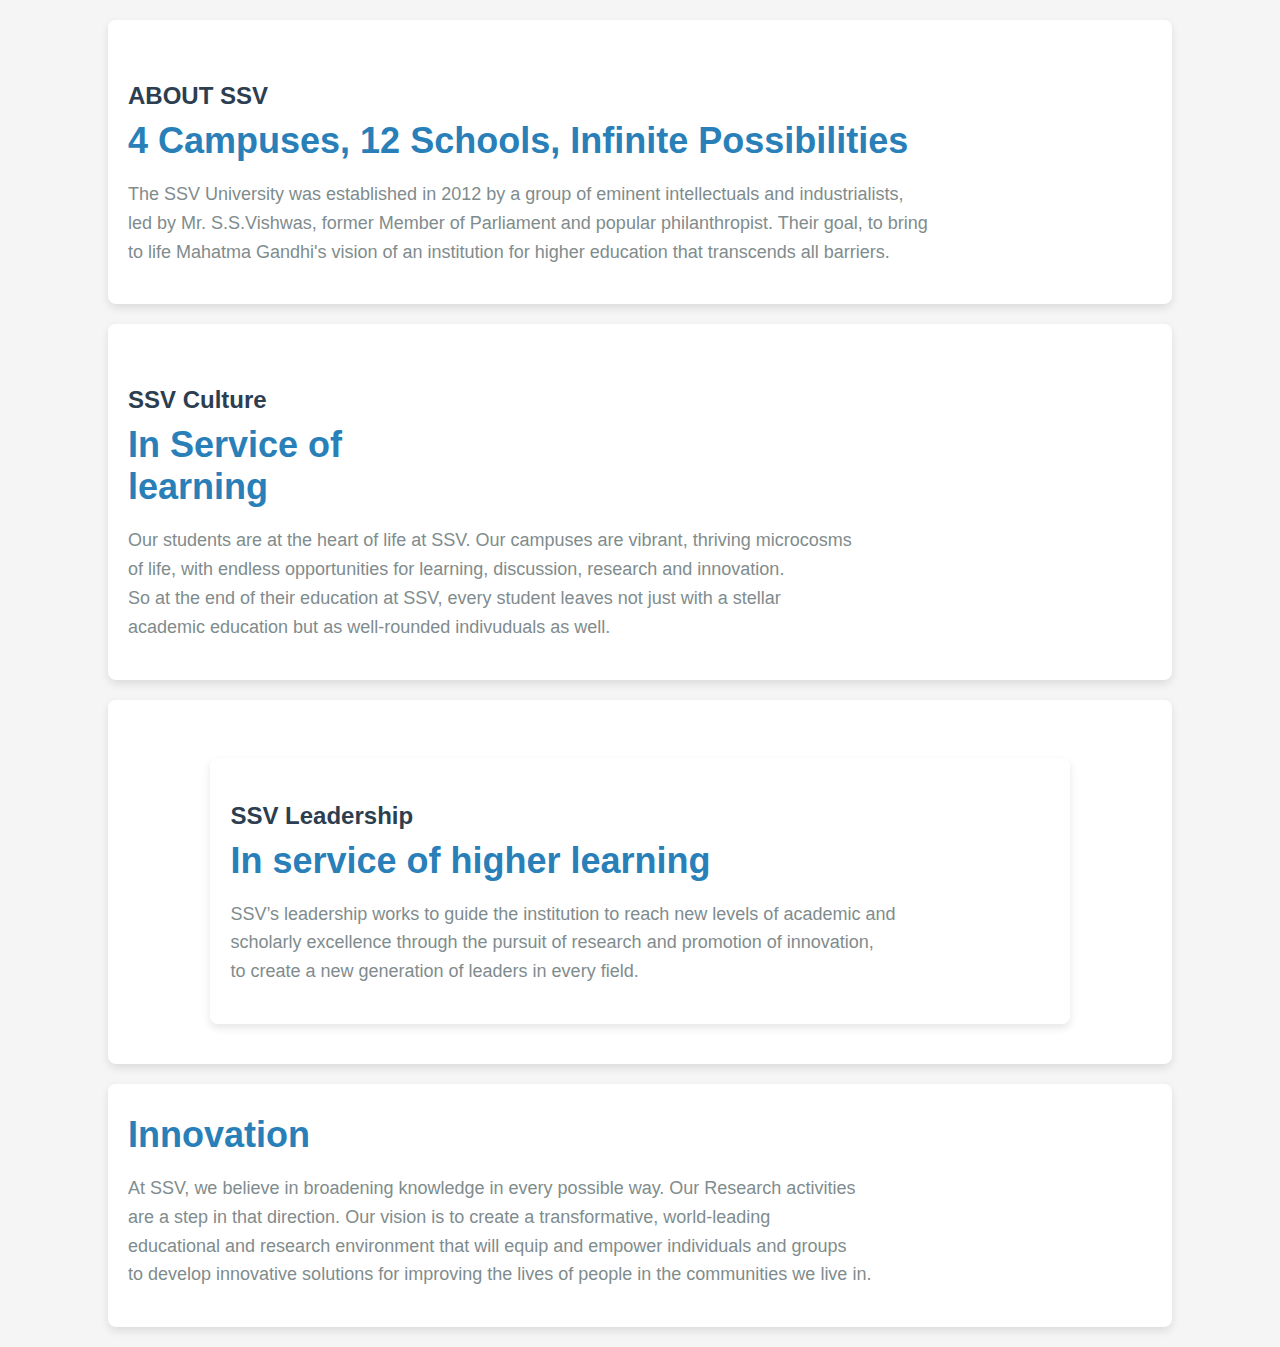
==== index.html @ 8e94e5a0 "Update and rename about.html to index.html" ====
<!DOCTYPE html>
<html lang="en">
<head>
    <meta charset="UTF-8">
    <meta name="viewport" content="width=device-width, initial-scale=1.0">
    <title>Document</title>
    <link rel="stylesheet" href="./about.css">
</head>
<body>
    <div class="container1">
        <img src="" alt="">
    <div class="ABOUT">
        <h3>ABOUT SSV</h3>
    <H1>4 Campuses, 12 Schools, Infinite Possibilities</H1>
    <p>
        The SSV University was established in 2012 by a group of eminent intellectuals and industrialists, <br>
        led by Mr. S.S.Vishwas, former Member of Parliament and popular philanthropist. Their goal, to bring <br>
         to life Mahatma Gandhi's vision of an institution for higher education that transcends all barriers.
    </p>
    </div>
</div>
<div class="container2">
    <img src="" alt="">
    <div class="CULTURE">
     <h3>SSV Culture</h3>
     <h1>In Service of <BR>
        learning</h1>
     <p>
        Our students are at the heart of life at SSV. Our campuses are vibrant, thriving microcosms <br>
        of life, with endless opportunities for learning, discussion, research and innovation. <br>
        So at the end of their education at SSV, every student leaves not just with a stellar <br>
        academic education but as well-rounded indivuduals as well.
     </p>
    </div>

    </div>
    <div class="LEADERSHIP">
        <img src="" alt="">
        <div class="LEADERSHIP">
     <h3>SSV Leadership</h3>
     <h1>In service of higher learning</h1>
     <p>SSV’s leadership works to guide the institution to reach new levels of academic and <BR>
        scholarly excellence through the pursuit of research and promotion of innovation, <BR>
        to create a new generation of leaders in every field.
    </p>
</div>
</div>
<div class="INNOVATION">
     <h1>Innovation</h1>
     <p>At SSV, we believe in broadening knowledge in every possible way. Our Research activities <BR>
        are a step in that direction. Our vision is to create a transformative, world-leading <br>
         educational and research environment that will equip and empower individuals and groups <br>
         to develop innovative solutions for improving the lives of people in the communities we live in.
        </p>
    </div>
</body>
</html>
---- about.css ----
body {
    font-family: Arial, sans-serif;
    margin: 0;
    padding: 0;
    background-color: #f5f5f5;
}

.container1, .container2, .LEADERSHIP, .INNOVATION {
    width: 80%;
    margin: 20px auto;
    padding: 20px;
    background-color: #ffffff;
    box-shadow: 0 4px 8px rgba(0, 0, 0, 0.1);
    border-radius: 8px;
}

img {
    width: 100%;
    height: auto;
    border-radius: 8px;
}

h3 {
    color: #2c3e50;
    font-size: 24px;
    margin-bottom: 10px;
}

h1 {
    color: #2980b9;
    font-size: 36px;
    margin: 10px 0;
}

p {
    color: #7f8c8d;
    font-size: 18px;
    line-height: 1.6;
}

.ABOUT, .CULTURE, .LEADERSHIP, .INNOVATION {
    margin-top: 20px;
}

.ABOUT h1, .CULTURE h1, .LEADERSHIP h1 {
    margin-top: 0;
}
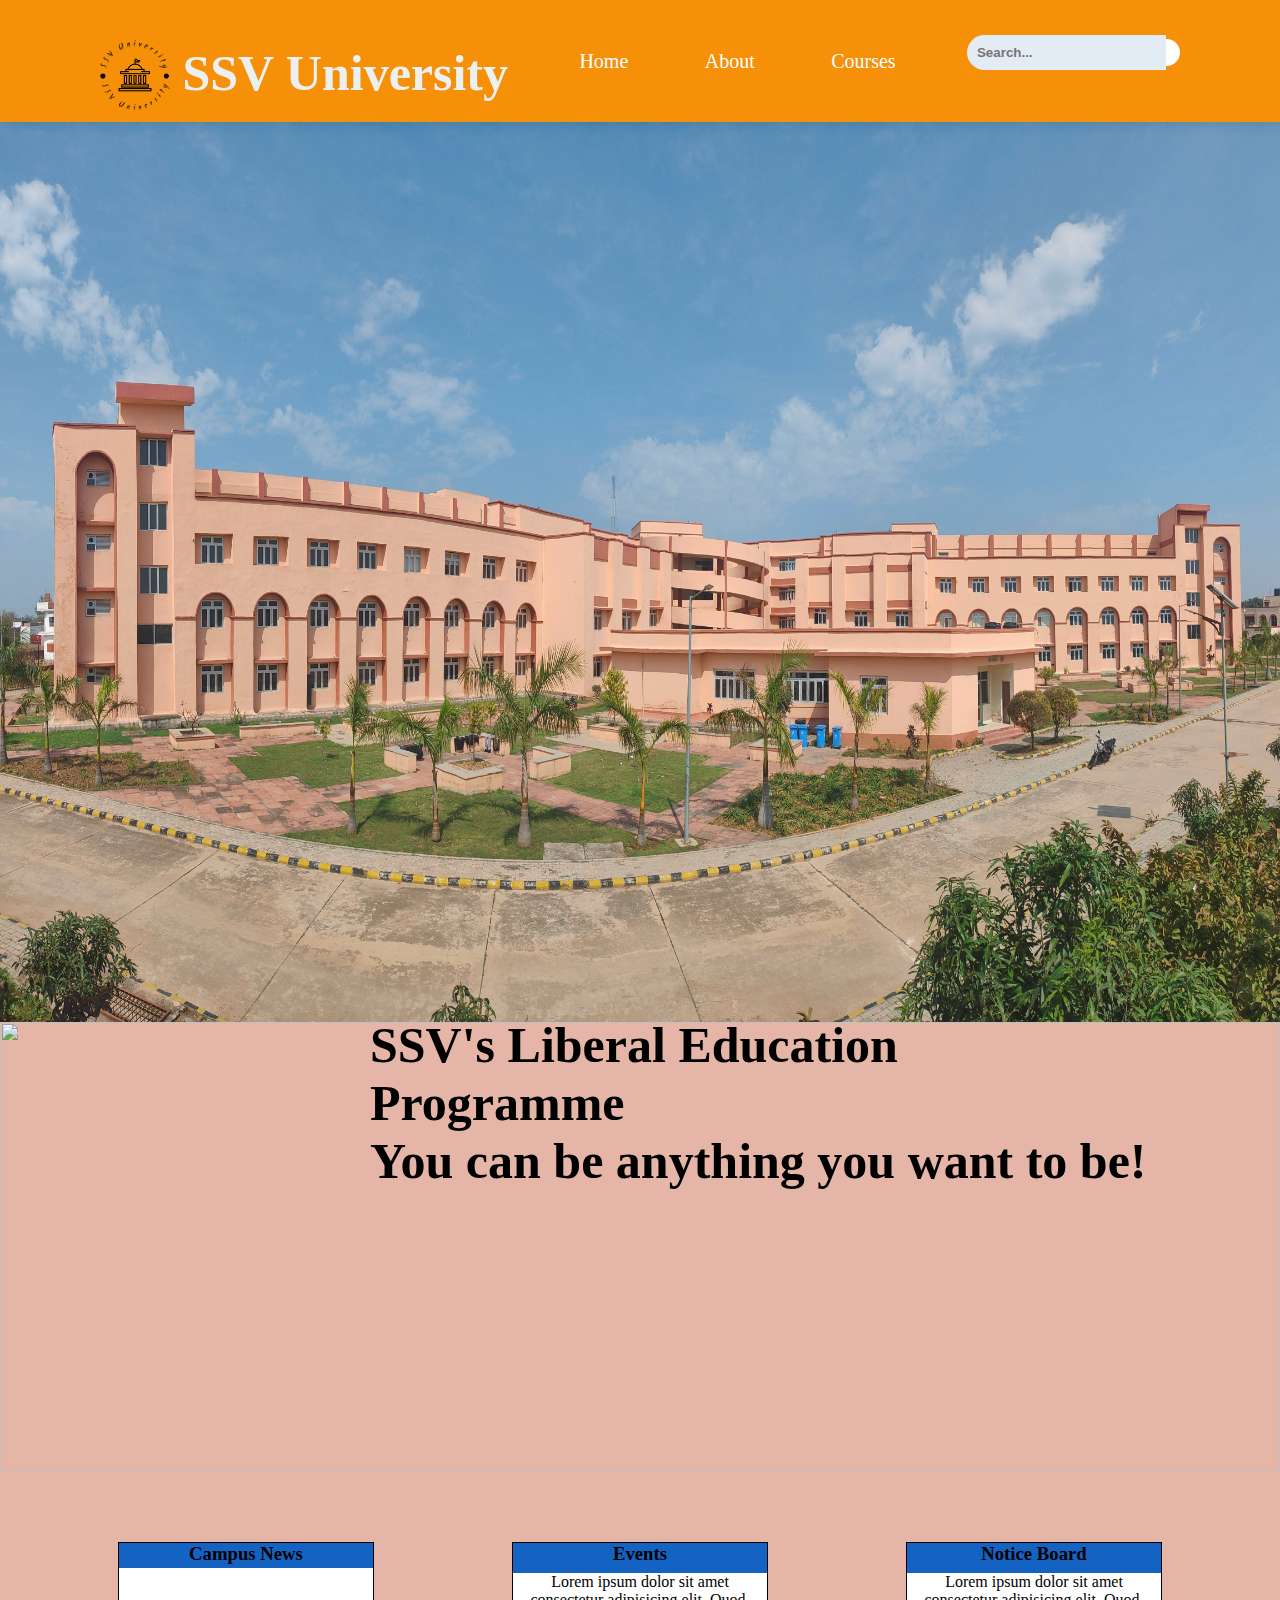
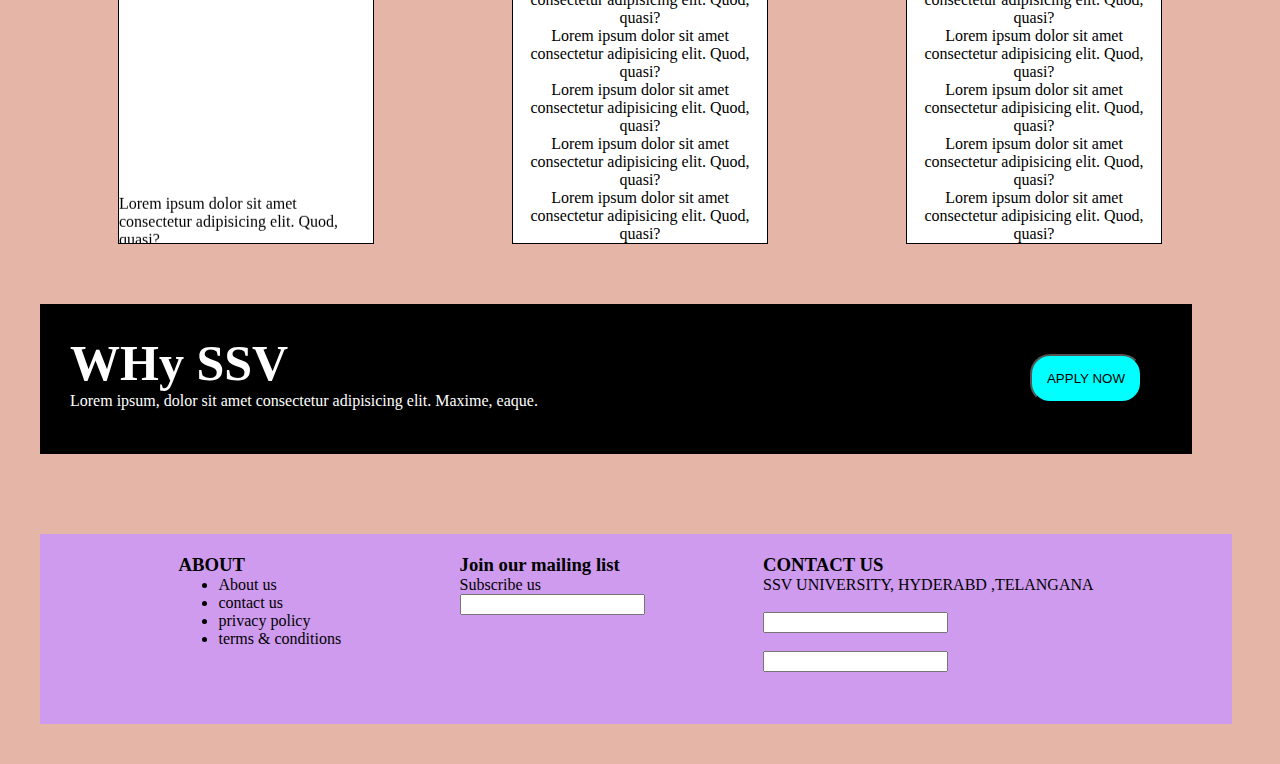
==== commit e46b50a7: "Update and rename project.html to index.html" ====
--- a/index.html
+++ b/index.html
@@ -3,55 +3,106 @@
 <head>
     <meta charset="UTF-8">
     <meta name="viewport" content="width=device-width, initial-scale=1.0">
-    <title>Document</title>
-    <link rel="stylesheet" href="./about.css">
+    <title>College Website</title>
+    <link rel="stylesheet" href="project.css">
 </head>
 <body>
-    <div class="container1">
-        <img src="" alt="">
-    <div class="ABOUT">
-        <h3>ABOUT SSV</h3>
-    <H1>4 Campuses, 12 Schools, Infinite Possibilities</H1>
-    <p>
-        The SSV University was established in 2012 by a group of eminent intellectuals and industrialists, <br>
-        led by Mr. S.S.Vishwas, former Member of Parliament and popular philanthropist. Their goal, to bring <br>
-         to life Mahatma Gandhi's vision of an institution for higher education that transcends all barriers.
-    </p>
+    <div class="main">
+    <nav>
+        <h1> <img class="img1" src="./ssv-university-high-resolution-logo-black-transparent.png" width="70px" height="70px"  > SSV University </h1>
+
+
+        
+           <a>Home</a>
+           <a href="./about.html"> About </a>
+           <a href="./courses.html"> Courses</a>
+           
+           <div class="search-container">
+            <form action="/search" method="GET">
+                <input type="text" placeholder="Search..."  class="search-input">
+                <button type="submit" class="search-button">
+                    <img src="https://cdn-icons-png.flaticon.com/128/7216/7216143.png" width="20px" alt="">
+                </button>
+            </form>
+           </div>
+           </nav>
+
+        <div class="ssv">
+            <img class="img2" src="./pexels-dhanjee-rider-65210384-20853049.jpg">
+        </div>
+<div class="info">
+    <img src="https://img.freepik.com/free-photo/books-school-desk-class_23-2148204795.jpg" width="100%" height="450px" alt="">
+    <h2>SSV's Liberal Education <br>
+        Programme <br>
+    You can be anything you want to be!</h2>
+        </div>  
+
+<section class="section1">
+      <div class="card1">
+            <h3 class="heading">Campus News</h3>
+      <marquee direction="up">  <p>Lorem ipsum dolor sit amet consectetur adipisicing elit. Quod, quasi? </p>
+        <p>Lorem ipsum dolor sit amet consectetur adipisicing elit. Quod, quasi? </p>
+        <p>Lorem ipsum dolor sit amet consectetur adipisicing elit. Quod, quasi? </p>
+        <p>Lorem ipsum dolor sit amet consectetur adipisicing elit. Quod, quasi? </p>
+        <p>Lorem ipsum dolor sit amet consectetur adipisicing elit. Quod, quasi? </p>
+        <p>Lorem ipsum dolor sit amet consectetur adipisicing elit. Quod, quasi? </p></marquee> 
+        </div>
+        <div class="card1">
+            <h3 class="heading">Events</h3>
+        <p>Lorem ipsum dolor sit amet consectetur adipisicing elit. Quod, quasi? </p>
+        <p>Lorem ipsum dolor sit amet consectetur adipisicing elit. Quod, quasi? </p>
+        <p>Lorem ipsum dolor sit amet consectetur adipisicing elit. Quod, quasi? </p>
+        <p>Lorem ipsum dolor sit amet consectetur adipisicing elit. Quod, quasi? </p>
+        <p>Lorem ipsum dolor sit amet consectetur adipisicing elit. Quod, quasi? </p>
+        </div>
+        <div class="card1">
+            <h3  class="heading">Notice Board</h3>
+        <p>Lorem ipsum dolor sit amet consectetur adipisicing elit. Quod, quasi? </p>
+        <p>Lorem ipsum dolor sit amet consectetur adipisicing elit. Quod, quasi? </p>
+        <p>Lorem ipsum dolor sit amet consectetur adipisicing elit. Quod, quasi? </p>
+        <p>Lorem ipsum dolor sit amet consectetur adipisicing elit. Quod, quasi? </p>
+        <p>Lorem ipsum dolor sit amet consectetur adipisicing elit. Quod, quasi? </p>
+        
+        </div>
+      </section>
+      <div class="section2">
+        <div class="content1">
+            <h1>WHy SSV</h1>
+            <P>Lorem ipsum, dolor sit amet consectetur adipisicing elit. Maxime, eaque.</P>
+        </div>
+        <div>
+            <button class="btn1">APPLY NOW</button>
+        </div>
     </div>
-</div>
-<div class="container2">
-    <img src="" alt="">
-    <div class="CULTURE">
-     <h3>SSV Culture</h3>
-     <h1>In Service of <BR>
-        learning</h1>
-     <p>
-        Our students are at the heart of life at SSV. Our campuses are vibrant, thriving microcosms <br>
-        of life, with endless opportunities for learning, discussion, research and innovation. <br>
-        So at the end of their education at SSV, every student leaves not just with a stellar <br>
-        academic education but as well-rounded indivuduals as well.
-     </p>
+ </div>
+ 
+    <div class="section3">
+      <div class="footer-left"><h3>ABOUT</h3>
+    <ul>
+        <li>About us</li>
+        <li>contact us</li>
+        <li>privacy policy</li>
+        <li>terms & conditions</li>
+    </ul>
+ </div>
+   <div class="footer-middle">
+     <H3>Join our mailing list</h3>
+     <p>Subscribe us</p>
+      <input type ="mailto:sample@gmail.com">
+     
+   </div>
+   <div class="footer-right">
+    <h3>CONTACT US</h3>
+    <p>SSV UNIVERSITY, HYDERABD ,TELANGANA</p>
+    <br>
+    <input type="tel: +91 98765432">
+
+    <br>
+    <br>
+    <input type ="mailto:sample@gmail.com">
+
     </div>
 
-    </div>
-    <div class="LEADERSHIP">
-        <img src="" alt="">
-        <div class="LEADERSHIP">
-     <h3>SSV Leadership</h3>
-     <h1>In service of higher learning</h1>
-     <p>SSV’s leadership works to guide the institution to reach new levels of academic and <BR>
-        scholarly excellence through the pursuit of research and promotion of innovation, <BR>
-        to create a new generation of leaders in every field.
-    </p>
-</div>
-</div>
-<div class="INNOVATION">
-     <h1>Innovation</h1>
-     <p>At SSV, we believe in broadening knowledge in every possible way. Our Research activities <BR>
-        are a step in that direction. Our vision is to create a transformative, world-leading <br>
-         educational and research environment that will equip and empower individuals and groups <br>
-         to develop innovative solutions for improving the lives of people in the communities we live in.
-        </p>
-    </div>
+    
 </body>
 </html>
--- a/project.css
+++ b/project.css
@@ -0,0 +1,180 @@
+*{
+    margin: 0;
+
+}
+
+
+nav{
+    background-color:rgb(247, 144, 9);
+    color: rgb(236, 240, 240);
+    display: flex;
+    justify-content: space-between;
+    align-items: center;
+    padding: 20px 100px;
+    box-shadow: 5px 5px 10px rgb(67, 67, 67);
+}
+
+h1{
+    font-size:50px;
+    
+
+
+}
+
+.img1{
+    position: relative;
+    top: 20px;
+}
+
+
+a{
+    padding: 10px 5px ;
+    text-decoration: none ;
+    color: white;
+    font-size: 20px;
+
+}
+
+.btn{
+    background-color: rgb(9, 234, 230);
+     border-radius: 10px;
+     padding: 8px 20px;
+}
+search-container {
+    background-color: rgb(144, 37, 55);
+    padding: 10px;
+    border-radius: 25px;
+    box-shadow: 0 4px 8px rgba(0, 0, 0, 0.1);
+    border: none;
+
+}
+
+.search-container form {
+    display: flex;
+    align-items: center;
+}
+
+.search-input {
+    border:none ;
+    background-color: rgb(227, 235, 244);
+    padding: 10px;
+    border-radius: 25px 0 0 25px;
+    width: 100%;
+    color:black;
+    font-weight: bold;
+    
+}
+
+.search-button {
+    background-color: white;
+    color: white;
+    border: none;
+    padding: 6px 7px;
+    border-radius: 0 25px 25px 0;
+    cursor: pointer;
+}
+
+.search-button:hover {
+    background-color: #cf9bef;
+}
+
+.ssv{
+
+    width: 100vw;
+    height: 100vh;
+    object-fit: cover;
+}
+.img2{
+    width: 100%;
+    height: 100%;
+    opacity: 0.9;
+      
+}
+.main{
+    width: 100%;
+    height: 100%;
+    overflow-x: hidden;
+}
+
+.section1{
+    margin-top:150px;
+    display: flex;
+    justify-content: space-evenly;
+}
+.card1{
+   border:1px solid black;
+   text-align: center;
+   display: flex;
+   justify-content: center;
+   align-items: center;
+   flex-direction: column;
+    width: 254px;
+    height:300px;
+    margin:20px;
+    background-color: white;
+  
+    
+}
+.heading{
+    height: 30px;
+    width:100%;
+    background-color: rgb(20, 99, 195);
+align-items: center;
+}
+.section2{
+    display: flex;
+    width:90%;
+    height:150px ;
+    background-color: black;
+    color:white;
+    margin:40px;
+    justify-content: space-between;
+
+}
+.content1{
+    padding:30px 30px;
+    justify-content: space-between;
+    
+}
+.btn1{
+margin:50px;
+   padding:15px;
+   background-color: aqua;
+   border-radius: 20px;
+}
+.btn1:hover{
+cursor: pointer;
+color: blue;
+}
+.section3{
+    display:flex;
+    width:90%;
+    height:150px;
+    background-color: #cf9bef;
+    justify-content: space-evenly;
+    margin:40px;
+    padding:20px 20px;
+}
+.footer-right{
+flex-wrap: wrap;
+}
+body{
+    background-color:rgba(185, 58, 19, 0.37);
+}
+.info{
+    margin:0px;
+    
+    height:350px;
+    background-repeat: no-repeat;
+    
+    
+}
+
+h2{position: relative;
+    left:350px;
+    bottom:480px;
+   
+    font-size:50px;
+    padding:20px;
+
+}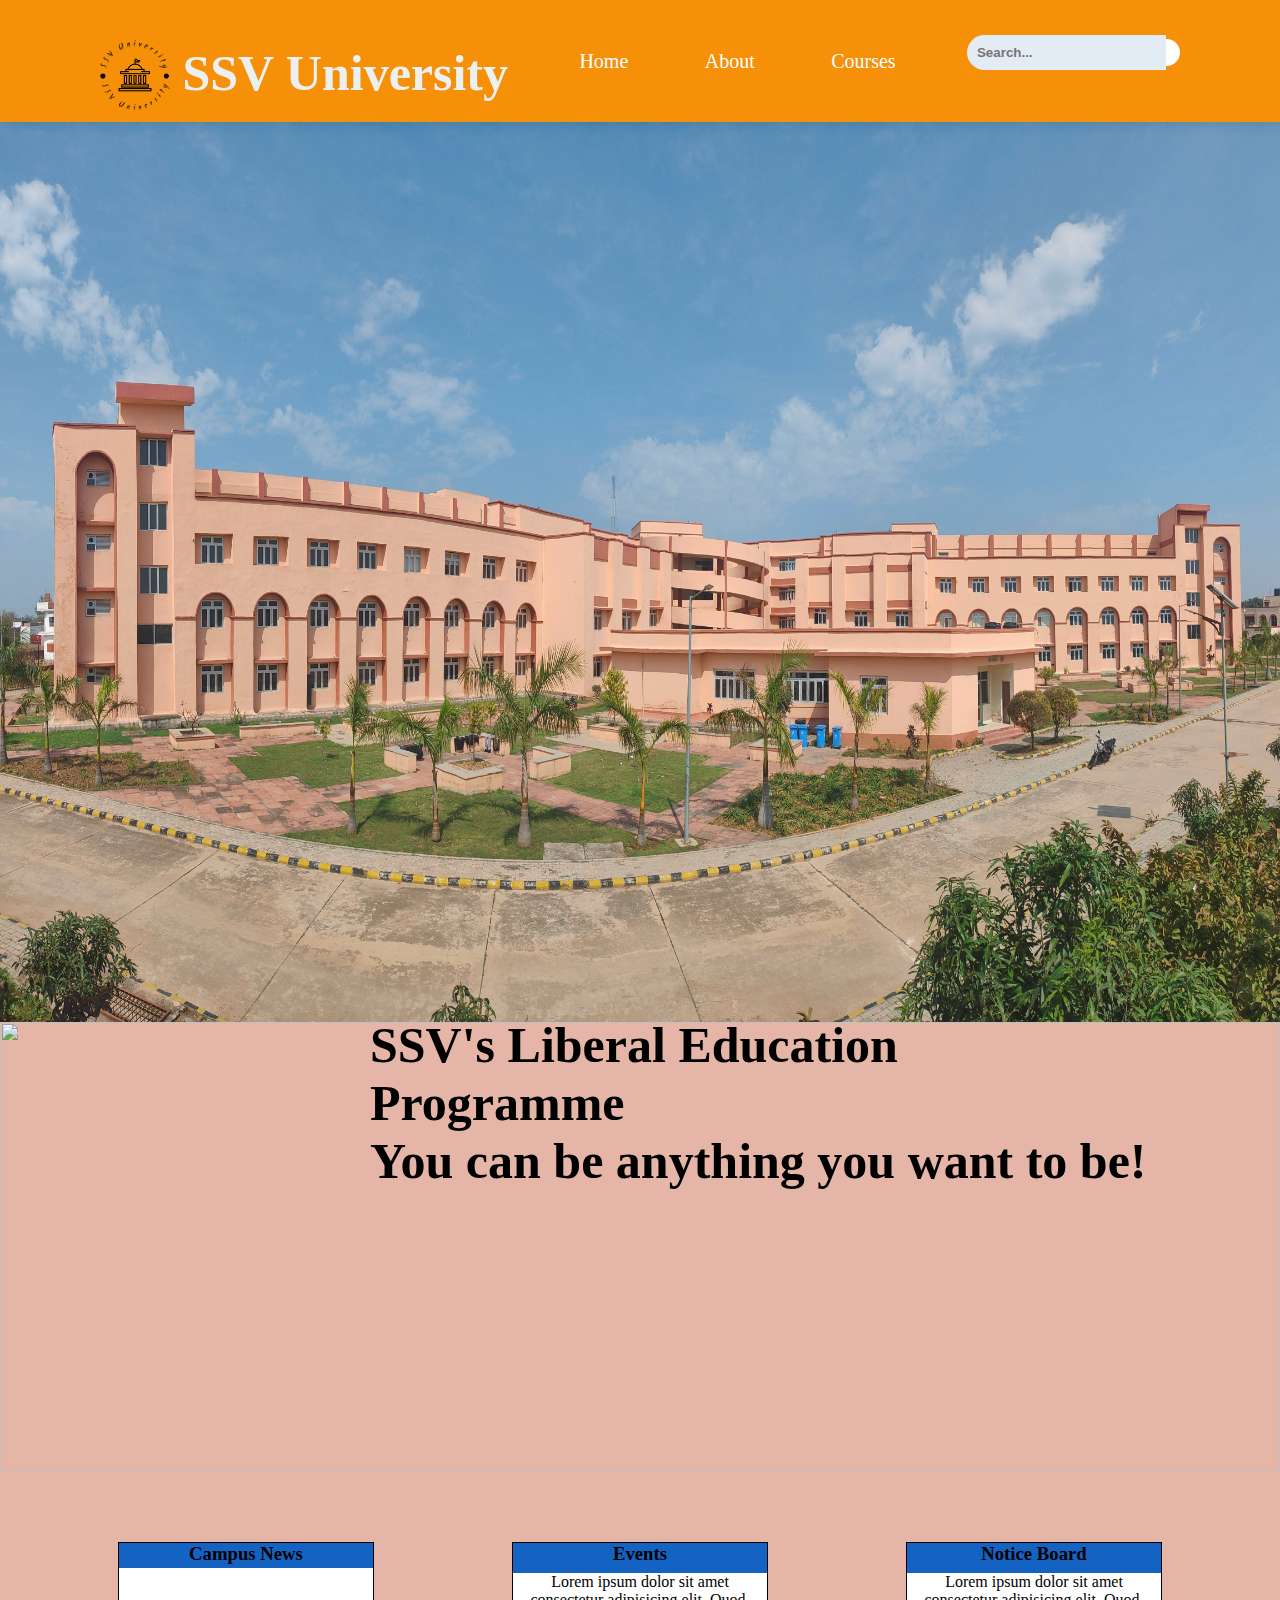
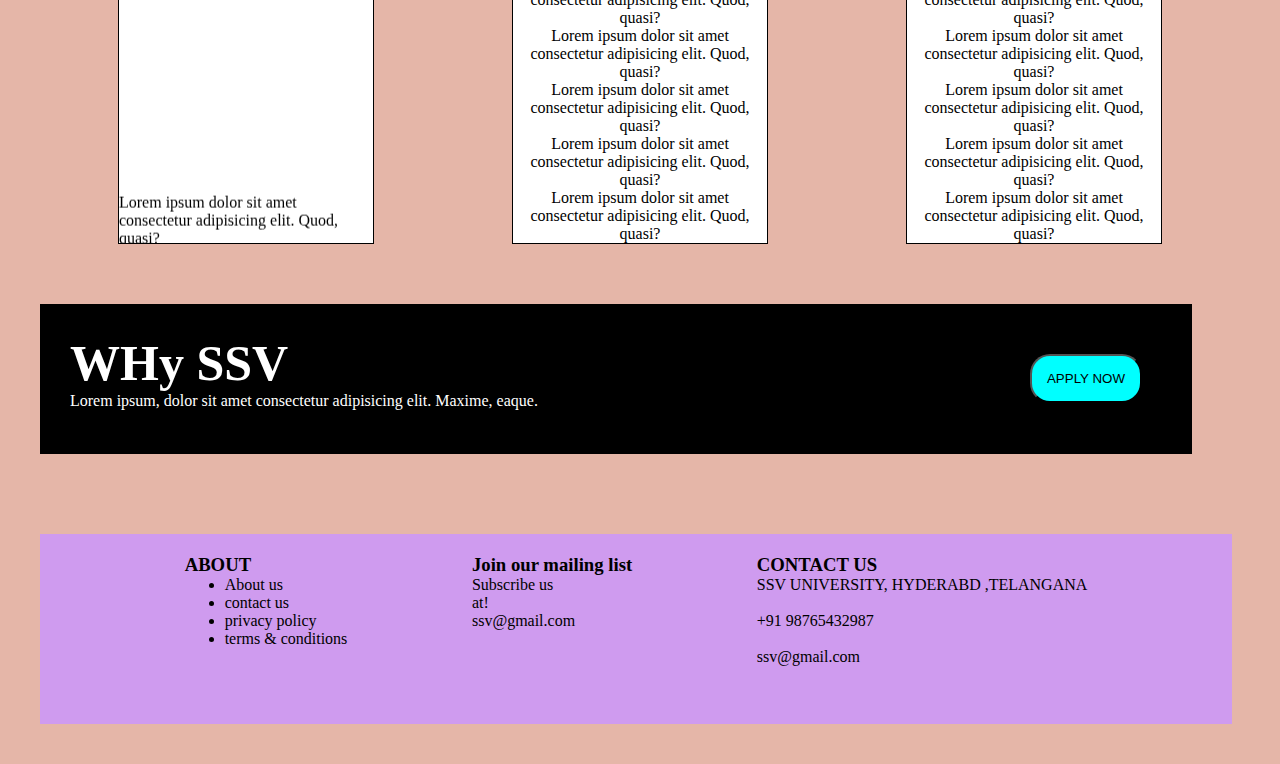
==== commit b062e76a: "Update index.html" ====
--- a/index.html
+++ b/index.html
@@ -88,18 +88,20 @@
    <div class="footer-middle">
      <H3>Join our mailing list</h3>
      <p>Subscribe us</p>
-      <input type ="mailto:sample@gmail.com">
+     at!
+       <br>
+       ssv@gmail.com
      
    </div>
    <div class="footer-right">
     <h3>CONTACT US</h3>
     <p>SSV UNIVERSITY, HYDERABD ,TELANGANA</p>
     <br>
-    <input type="tel: +91 98765432">
+     +91 98765432987
 
     <br>
     <br>
-    <input type ="mailto:sample@gmail.com">
+    ssv@gmail.com
 
     </div>
 
